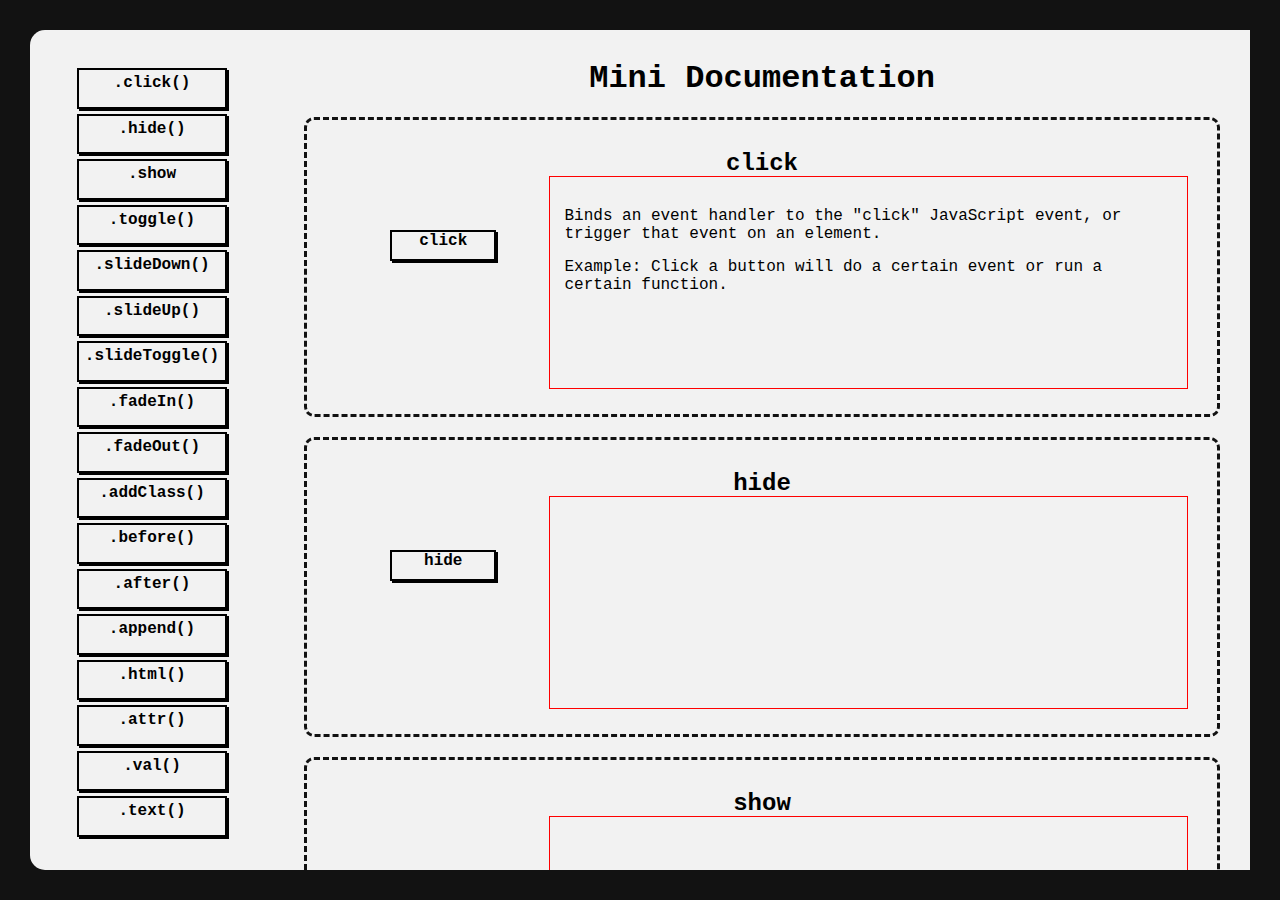
==== index.html @ 3812b685 "Update and rename MiniDocumentation.html to index.html" ====
<!DOCTYPE html>
<html lang="en">
<head>
    <meta charset="UTF-8">
    <meta http-equiv="X-UA-Compatible" content="IE=edge">
    <meta name="viewport" content="width=device-width, initial-scale=1.0">
    <link rel="stylesheet" href="./style.css">
    <script src="https://ajax.googleapis.com/ajax/libs/jquery/3.6.3/jquery.min.js"></script>
    <script>
        $(document).ready(function(){
            console.log("Hello");
        })
    </script>
    <title>jQuery Mini Documentation</title>
</head>
<body>
    <div id="wrapper">
        <div class="sidebar">
            <a href="#click">.click()</a>
            <a href="#hide">.hide()</a>
            <a href="#show">.show</a>
            <a href="#toggle">.toggle()</a>
            <a href="#slideDown">.slideDown()</a>
            <a href="#slideUp">.slideUp()</a>
            <a href="#slideToggle">.slideToggle()</a>
            <a href="#fadeIn">.fadeIn()</a>
            <a href="#fadeOut">.fadeOut()</a>
            <a href="#addClass">.addClass()</a>
            <a href="#before">.before()</a>
            <a href="#after">.after()</a>
            <a href="#append">.append()</a>
            <a href="#html">.html()</a>
            <a href="#attr">.attr()</a>
            <a href="#val">.val()</a>
            <a href="#text">.text()</a>
        </div><!--
     --><div class="mainContent">
            <h1>Mini Documentation</h1>
            <div id="click">
                <h2>click</h2>
                <div class="buttonContainer">
                    <a href="#" id="clickButton">click</a>
                </div><!--
             --><div class="contentContainer">
                <p>Binds an event handler to the "click" JavaScript event, or trigger that event on an element.</p>
                <p>Example: Click a button will do a certain event or run a certain function.</p>
             </div> 
            </div>
            <div id="hide">
                <h2>hide</h2>
                <div class="buttonContainer">
                    <a href="#" id="hideButton">hide</a>
                </div><!--
             --><div class="contentContainer"></div> 
            </div>
            <div id="show">
                <h2>show</h2>
                <div class="buttonContainer">
                    <a href="#" id="showButton">show</a>
                </div><!--
             --><div class="contentContainer"></div> 
            </div>
            <div id="toggle">
                <h2>toggle</h2>
                <div class="buttonContainer">
                    <a href="#" id="toggleButton">toggle</a>
                </div><!--
             --><div class="contentContainer"></div> 
            </div>
            <div id="slideDown">
                <h2>slideDown</h2>
                <div class="buttonContainer">
                    <a href="#"  id="slideDownButton">slide down</a>
                </div><!--
             --><div class="contentContainer"></div> 
            </div>
            <div id="slideUp">
                <h2>slideUp</h2>
                <div class="buttonContainer">
                    <a href="#" id="slideUpButton">slide up</a>
                </div><!--
             --><div class="contentContainer"></div> 
            </div>
            <div id="slideToggle">
                <h2>slideToggle</h2>
                <div class="buttonContainer">
                    <a href="#" id="slideToggleButton">toggle slide</a>
                </div><!--
             --><div class="contentContainer"></div> 
            </div>
            <div id="fadeIn">
                <h2>fadeIn</h2>
                <div class="buttonContainer">
                    <a href="#" id="fadeInButton">fade in</a>
                </div><!--
             --><div class="contentContainer"></div> 
            </div>
            <div id="fadeOut">
                <h2>fadeOut</h2>
                <div class="buttonContainer">
                    <a href="#" id="fadeOutButton">fade out</a>
                </div><!--
             --><div class="contentContainer"></div> 
            </div>
            <div id="addClass">
                <h2>addClass</h2>
                <div class="buttonContainer">
                    <a href="#" id="addClassButton">add class</a>
                </div><!--
             --><div class="contentContainer"></div> 
            </div>
            <div id="before">
                <h2>before</h2>
                <div class="buttonContainer">
                    <a href="#"  id="beforeButton">before</a>
                </div><!--
             --><div class="contentContainer"></div> 
            </div>
            <div id="after">
                <h2>after</h2>
                <div class="buttonContainer">
                    <a href="#" id="afterButton">after</a>
                </div><!--
             --><div class="contentContainer"></div> 
            </div>
            <div id="append">
                <h2>append</h2>
                <div class="buttonContainer">
                    <a href="#" id="appendButton">append</a>
                </div><!--
             --><div class="contentContainer"></div> 
            </div>
            <div id="html">
                <h2>html</h2>
                <div class="buttonContainer">
                    <a href="#"  id="htmlButton">html</a>
                </div><!--
             --><div class="contentContainer"></div> 
            </div>
            <div id="attr">
                <h2>attr</h2>
                <div class="buttonContainer">
                    <a href="#" id="attrButton">attr</a>
                </div><!--
             --><div class="contentContainer"></div> 
            </div>
            <div id="val">
                <h2>val</h2>
                <div class="buttonContainer">
                    <a href="#" id="valButton">val</a>
                </div><!--
             --><div class="contentContainer"></div> 
            </div>
            <div id="text">
                <h2>text</h2>
                <div class="buttonContainer">
                    <a href="#" id="textButton">text</a>
                </div><!--
             --><div class="contentContainer"></div> 
            </div>
        </div>
    </div>
</body>
</html>
---- style.css ----
*{
    margin: 0;
    padding: 0;
    box-sizing: border-box;
    font-family: 'Courier New', Courier, monospace;
}
#wrapper{
    width: 100vw;
    height: 100vh;
    padding: 30px;
    background-color: #121212;
}
.sidebar, .mainContent{
    display: inline-block;
    vertical-align: top;
    text-align: center;
    height: 100%;
    padding: 30px;
    background-color: #F2F2F2;
}
.sidebar{
    width: 20%;
    height: 100%;
    margin: auto;
    border: 3px dotted #f2f2f2;
    border-top-left-radius: 15px;
    border-bottom-left-radius: 15px;
}
.mainContent{
    width: 80%;
    height: 100%;
    overflow-y: scroll;
}
    .mainContent>div{
        width: 900px;
        height: 300px;
        margin: 20px auto;
        border: 3px dashed #121212;
        border-radius: 10px;
        
    }
.sidebar a{
    height: calc(100%/17 - 5px);
    margin: 5px auto;
    width: 150px;
    line-height: calc(200% - 5px);
}
.sidebar a, .buttonContainer a{
    display: block;
    text-align: center;
    text-decoration: none;
    border: 2px solid black;
    color: black;
    font-weight: bold;
    background-color: #f2f2f2;
}
a:hover{
    background-color: forestgreen;
}

.mainContent>div{
    padding: 30px;
    width: 100%;
}
    .mainContent>div>p{
        height: 10%;
    }
.buttonContainer{
    display: inline-block;
    width: 25%;
    height: 45%;
    vertical-align: middle;
}
    .buttonContainer a{
        margin: auto;
        width: 50%;
        height: 30%;
    }
.contentContainer{
    display: inline-block;
    vertical-align: middle;
    text-align: left;
    padding: 15px;
    width: 75%;
    height: 90%;
}
.contentContainer>p{
    display: block;
    margin-top: 15px;
}
.contentContainer{
    outline: 1px solid red;
}
a{
    box-shadow: 2px 2px black;
}
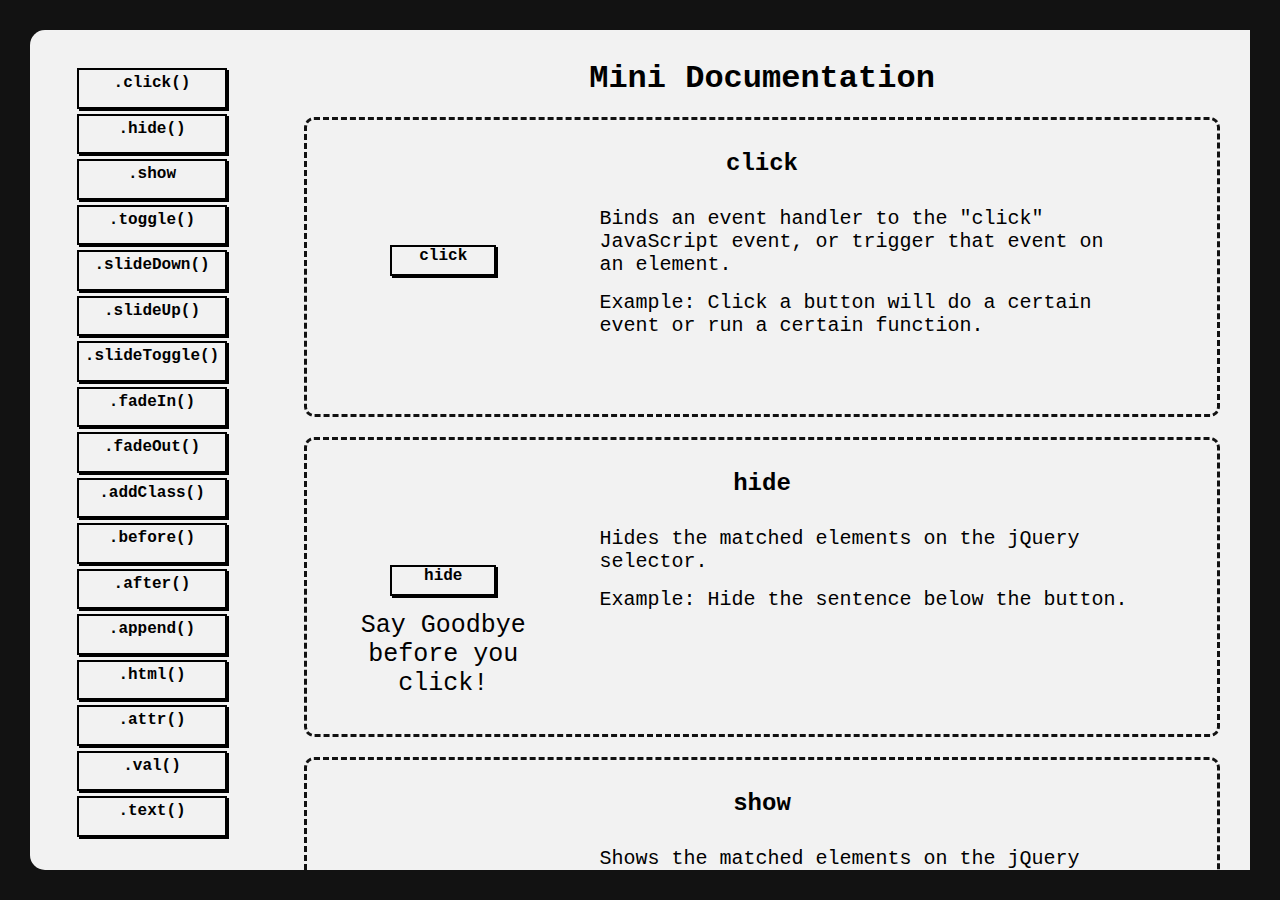
==== commit df291bd9: "file name update" ====
--- a/index.html
+++ b/index.html
@@ -8,7 +8,57 @@
     <script src="https://ajax.googleapis.com/ajax/libs/jquery/3.6.3/jquery.min.js"></script>
     <script>
         $(document).ready(function(){
-            console.log("Hello");
+            $("#clickButton").click(function(){
+                $("#clicked").show();
+            })
+            $("#hideButton").click(function(){
+                $("#hideMe").hide();
+            })
+            $("#showButton").click(function(){
+                $("#showMe").show();
+            })
+            $("#toggleButton").click(function(){
+                $("#toggleMe").toggle();
+            })
+            $("#slideDownButton").click(function(){
+                $("#slideDownMe").slideDown();
+            })
+            $("#slideUpButton").click(function(){
+                $("#slideUpMe").slideUp();
+            })
+            $("#slideToggleButton").click(function(){
+                $("#slideToggleMe").slideToggle();
+            })
+            $("#fadeInButton").click(function(){
+                $("#fadeInMe").fadeIn("slow");
+            })
+            $("#fadeOutButton").click(function(){
+                $("#fadeOutMe").fadeOut("slow");
+            })
+            $("#addClassButton").click(function(){
+                $("#addClass").addClass("bg-light-red");
+            })
+            $("#beforeButton").click(function(){
+                $("#beforeMe").before("<img src='./assets/three-3.webp'>");
+            })
+            $("#afterButton").click(function(){
+                $("#afterMe").after("<img src='./assets/three-4.webp'>");
+            })
+            $("#appendButton").click(function(){
+                $("#appendMe").after("88");
+            })
+            $("#htmlButton").click(function(){
+                $("#htmlMe").html("<button>I'm now a button. Thanks!</button>");
+            })
+            $("#attrButton").click(function(){
+                $("#attrHere").append($("#attrButton").attr("data-secret"));
+            })
+            $("#valButton").click(function(){
+                $("#valHere").text($("#inputVal").val());
+            })
+            $("#textButton").click(function(){
+                $("#textHere").append($("#textButton").text());
+            })
         })
     </script>
     <title>jQuery Mini Documentation</title>
@@ -40,125 +90,190 @@
                 <h2>click</h2>
                 <div class="buttonContainer">
                     <a href="#" id="clickButton">click</a>
-                </div><!--
-             --><div class="contentContainer">
-                <p>Binds an event handler to the "click" JavaScript event, or trigger that event on an element.</p>
-                <p>Example: Click a button will do a certain event or run a certain function.</p>
-             </div> 
+                    <p id="clicked">Oh you clicked me :)</p>
+                </div><!--
+             --><div class="contentContainer">
+                    <p>Binds an event handler to the "click" JavaScript event, or trigger that event on an element.</p>
+                    <p>Example: Click a button will do a certain event or run a certain function.</p>
+                </div> 
             </div>
             <div id="hide">
                 <h2>hide</h2>
                 <div class="buttonContainer">
                     <a href="#" id="hideButton">hide</a>
-                </div><!--
-             --><div class="contentContainer"></div> 
+                    <p id="hideMe">Say Goodbye before you click!</p>
+                </div><!--
+             --><div class="contentContainer">
+                    <p>Hides the matched elements on the jQuery selector.</p>
+                    <p>Example: Hide the sentence below the button.</p>
+                </div>
             </div>
             <div id="show">
                 <h2>show</h2>
                 <div class="buttonContainer">
                     <a href="#" id="showButton">show</a>
-                </div><!--
-             --><div class="contentContainer"></div> 
+                    <p id="showMe">Hi There!</p>
+                </div><!--
+             --><div class="contentContainer">
+                    <p>Shows the matched elements on the jQuery selector that are not displayed currently.</p>
+                    <p>Example: Show the a hidden message below the button.</p>
+                </div> 
             </div>
             <div id="toggle">
                 <h2>toggle</h2>
                 <div class="buttonContainer">
                     <a href="#" id="toggleButton">toggle</a>
-                </div><!--
-             --><div class="contentContainer"></div> 
+                    <p id="toggleMe">Toggle Me!</p>
+                </div><!--
+             --><div class="contentContainer">
+                    <p>Toggles the visibility of the selected elements. (Show/Hide)</p>
+                    <p>Example: Toggle the visibility of the phrase below the button.</p>
+                </div> 
             </div>
             <div id="slideDown">
                 <h2>slideDown</h2>
                 <div class="buttonContainer">
-                    <a href="#"  id="slideDownButton">slide down</a>
-                </div><!--
-             --><div class="contentContainer"></div> 
+                    <a href="#" id="slideDownButton">slide down</a>
+                    <img id="slideDownMe" src="./assets/cena.jpg" alt="bean">
+                </div><!--
+             --><div class="contentContainer">
+                    <p>The slideDown() method slides-down (shows) the selected elements.</p>
+                    <p>Example: Show the hidden element under the button with a slide-down effect.</p>
+                </div> 
             </div>
             <div id="slideUp">
                 <h2>slideUp</h2>
                 <div class="buttonContainer">
                     <a href="#" id="slideUpButton">slide up</a>
-                </div><!--
-             --><div class="contentContainer"></div> 
+                    <img id="slideUpMe" src="./assets/cena.jpg" alt="bean">
+                </div><!--
+             --><div class="contentContainer">
+                    <p>The slideUp() method slides-up (hides) the selected elements.</p>
+                    <p>Example: Hide the element under the button with a slide-up effect.</p>
+                </div> 
             </div>
             <div id="slideToggle">
                 <h2>slideToggle</h2>
                 <div class="buttonContainer">
                     <a href="#" id="slideToggleButton">toggle slide</a>
-                </div><!--
-             --><div class="contentContainer"></div> 
+                    <img id="slideToggleMe" src="./assets/bean.jpg" alt="bean">
+                </div><!--
+             --><div class="contentContainer">
+                    <p>Toggle the visibility slideUp()/slideDown() methods of the selected elements.</p>
+                    <p>Example: Show/Hide the element under the button with a slide-up/slide-down effect.</p>
+                </div> 
             </div>
             <div id="fadeIn">
                 <h2>fadeIn</h2>
                 <div class="buttonContainer">
                     <a href="#" id="fadeInButton">fade in</a>
-                </div><!--
-             --><div class="contentContainer"></div> 
+                    <img id="fadeInMe" src="./assets/fade.jpg" alt="fade">
+                </div><!--
+             --><div class="contentContainer">
+                    <p>The jQuery fadeIn() method is used to fade in a hidden element</p>
+                    <p>Example: Show the hidden element under the button with the fade-in effect.</p>
+                </div> 
             </div>
             <div id="fadeOut">
                 <h2>fadeOut</h2>
                 <div class="buttonContainer">
                     <a href="#" id="fadeOutButton">fade out</a>
-                </div><!--
-             --><div class="contentContainer"></div> 
+                    <img id="fadeOutMe" src="./assets/fade.jpg" alt="fade">
+                </div><!--
+             --><div class="contentContainer">
+                    <p>The jQuery fadeOut() method is used to fade out a visible element</p>
+                    <p>Example: Show the hidden element under the button with the fade-in effect.</p>
+                </div> 
             </div>
             <div id="addClass">
                 <h2>addClass</h2>
                 <div class="buttonContainer">
                     <a href="#" id="addClassButton">add class</a>
                 </div><!--
-             --><div class="contentContainer"></div> 
+             --><div class="contentContainer">
+                    <p>The addClass() method adds one or more class names to the selected elements. This method does not remove existing class attributes, it only adds one or more class names to the class attribute.</p>
+                    <p>Example: Add the class "bg-light-red" to this container.</p>
+                </div> 
             </div>
             <div id="before">
                 <h2>before</h2>
                 <div class="buttonContainer">
-                    <a href="#"  id="beforeButton">before</a>
-                </div><!--
-             --><div class="contentContainer"></div> 
+                    <a href="#" id="beforeButton">before</a>
+                    <img id="beforeMe" src="./assets/three-1.webp" alt="fade">
+                </div><!--
+             --><div class="contentContainer">
+                    <p>The before() method inserts specified content in front of (before) the selected elements.</p>
+                    <p>Example: Adds another image element before the image in the bottom.</p>
+                </div> 
             </div>
             <div id="after">
                 <h2>after</h2>
                 <div class="buttonContainer">
                     <a href="#" id="afterButton">after</a>
-                </div><!--
-             --><div class="contentContainer"></div> 
+                    <img id="afterMe" src="./assets/three-2.webp" alt="fade">
+                </div><!--
+             --><div class="contentContainer">
+                    <p>The after() method inserts specified content in after the selected elements.</p>
+                    <p>Example: Adds another image element after the image in the bottom.</p>
+                </div> 
             </div>
             <div id="append">
                 <h2>append</h2>
                 <div class="buttonContainer">
                     <a href="#" id="appendButton">append</a>
-                </div><!--
-             --><div class="contentContainer"></div> 
+                    <p><span id="appendMe">Village</span></p>
+                </div><!--
+             --><div class="contentContainer">
+                    <p>The append() method inserts specified content at the end of the selected elements. This is different from after(), as this modifies the content INSIDE of the element and not the after the element.</p>
+                    <p>Example: Add "88" to the paragraph text below the button.</p>
+                </div> 
             </div>
             <div id="html">
                 <h2>html</h2>
                 <div class="buttonContainer">
                     <a href="#"  id="htmlButton">html</a>
-                </div><!--
-             --><div class="contentContainer"></div> 
+                    <p id="htmlMe">Change me into a button!</p>
+                </div><!--
+             --><div class="contentContainer">
+                    <p>The html() method sets or returns the content (innerHTML) of the selected elements. When this method is used to return content, it returns the content of the FIRST matched element. When this method is used to set content, it overwrites the content of ALL matched elements.</p>
+                    <p>Example: Change the HTML paragraph element to a button element.</p>
+                </div> 
             </div>
             <div id="attr">
                 <h2>attr</h2>
                 <div class="buttonContainer">
-                    <a href="#" id="attrButton">attr</a>
-                </div><!--
-             --><div class="contentContainer"></div> 
+                    <a href="#" id="attrButton" data-secret="Hi cutie!">attr</a>
+                    <p id="attrHere"></p>
+                </div><!--
+             --><div class="contentContainer">
+                    <p>The attr() method sets or returns attributes and values of the selected elements.</p>
+                    <p>Example: Clicking the button will show the "data-secret" attribute of the button. The attr button on the left has a "data-secret" attribute that I put(you can inspect element to make sure).</p>
+                </div> 
             </div>
             <div id="val">
                 <h2>val</h2>
                 <div class="buttonContainer">
                     <a href="#" id="valButton">val</a>
-                </div><!--
-             --><div class="contentContainer"></div> 
+                    <input type="text" id="inputVal">
+                    <p><span>The Value of the input is:</span><span id="valHere"></span></p>
+                </div><!--
+             --><div class="contentContainer">
+                    <p>The val() method returns or sets the value attribute of the selected elements.</p>
+                    <p>Example: Type any text in the input. The val() method will get the value of the input.</p>
+                </div> 
             </div>
             <div id="text">
                 <h2>text</h2>
                 <div class="buttonContainer">
                     <a href="#" id="textButton">text</a>
-                </div><!--
-             --><div class="contentContainer"></div> 
+                    <p><span>The text inside the button is:</span><span id="textHere"></span></p>
+                </div><!--
+             --><div class="contentContainer">
+                    <p>Get the combined text contents of each element in the set of matched elements, including their descendants, or set the text contents of the matched elements.</p>
+                    <p>Example: Get ALL of the "text" on the inside of the element.</p>
+                </div> 
             </div>
         </div>
     </div>
 </body>
-</html>
+</html>--- a/style.css
+++ b/style.css
@@ -3,6 +3,9 @@
     padding: 0;
     box-sizing: border-box;
     font-family: 'Courier New', Courier, monospace;
+}
+.bg-light-red{
+    background-color: rgb(250, 100, 100);
 }
 #wrapper{
     width: 100vw;
@@ -18,53 +21,49 @@
     padding: 30px;
     background-color: #F2F2F2;
 }
-.sidebar{
-    width: 20%;
-    height: 100%;
-    margin: auto;
-    border: 3px dotted #f2f2f2;
-    border-top-left-radius: 15px;
-    border-bottom-left-radius: 15px;
-}
-.mainContent{
-    width: 80%;
-    height: 100%;
-    overflow-y: scroll;
-}
+    .sidebar a, .buttonContainer a{
+        display: block;
+        text-align: center;
+        text-decoration: none;
+        border: 2px solid black;
+        color: black;
+        font-weight: bold;
+        background-color: #f2f2f2;
+    }
+    .sidebar{
+        width: 20%;
+        height: 100%;
+        margin: auto;
+            border: 3px dotted #f2f2f2;
+            border-top-left-radius: 15px;
+            border-bottom-left-radius: 15px;
+        }
+            .sidebar a{
+                height: calc(100%/17 - 5px);
+                margin: 5px auto;
+                width: 150px;
+                line-height: calc(200% - 5px);
+            }
+        .mainContent{
+            width: 80%;
+            height: 100%;
+            overflow-y: scroll;
+        }
+            .mainContent>div{
+                width: 900px;
+                height: 300px;
+                margin: 20px auto;
+                border: 3px dashed #121212;
+                border-radius: 10px;
+                
+            }
     .mainContent>div{
-        width: 900px;
-        height: 300px;
-        margin: 20px auto;
-        border: 3px dashed #121212;
-        border-radius: 10px;
-        
+        padding: 30px;
+        width: 100%;
     }
-.sidebar a{
-    height: calc(100%/17 - 5px);
-    margin: 5px auto;
-    width: 150px;
-    line-height: calc(200% - 5px);
-}
-.sidebar a, .buttonContainer a{
-    display: block;
-    text-align: center;
-    text-decoration: none;
-    border: 2px solid black;
-    color: black;
-    font-weight: bold;
-    background-color: #f2f2f2;
-}
-a:hover{
-    background-color: forestgreen;
-}
-
-.mainContent>div{
-    padding: 30px;
-    width: 100%;
-}
-    .mainContent>div>p{
-        height: 10%;
-    }
+        .mainContent>div>p{
+            height: 10%;
+        }
 .buttonContainer{
     display: inline-block;
     width: 25%;
@@ -72,25 +71,37 @@
     vertical-align: middle;
 }
     .buttonContainer a{
-        margin: auto;
+        margin: 15px auto;
         width: 50%;
         height: 30%;
+    }
+    .buttonContainer p{
+        font-size: 25px;
+    }
+    .buttonContainer img{
+        object-fit: contain;
+        height: 100px;
     }
 .contentContainer{
     display: inline-block;
     vertical-align: middle;
     text-align: left;
-    padding: 15px;
+    padding: 15px 50px;
     width: 75%;
     height: 90%;
 }
-.contentContainer>p{
-    display: block;
-    margin-top: 15px;
-}
-.contentContainer{
-    outline: 1px solid red;
-}
+    .contentContainer>p{
+        display: block;
+        margin-top: 15px;
+        font-size: 20px;
+    }
 a{
     box-shadow: 2px 2px black;
 }
+    a:hover{
+        background-color: forestgreen;
+    }
+#clicked, #showMe, #slideDownMe, #fadeInMe{
+    display: none;
+}
+
